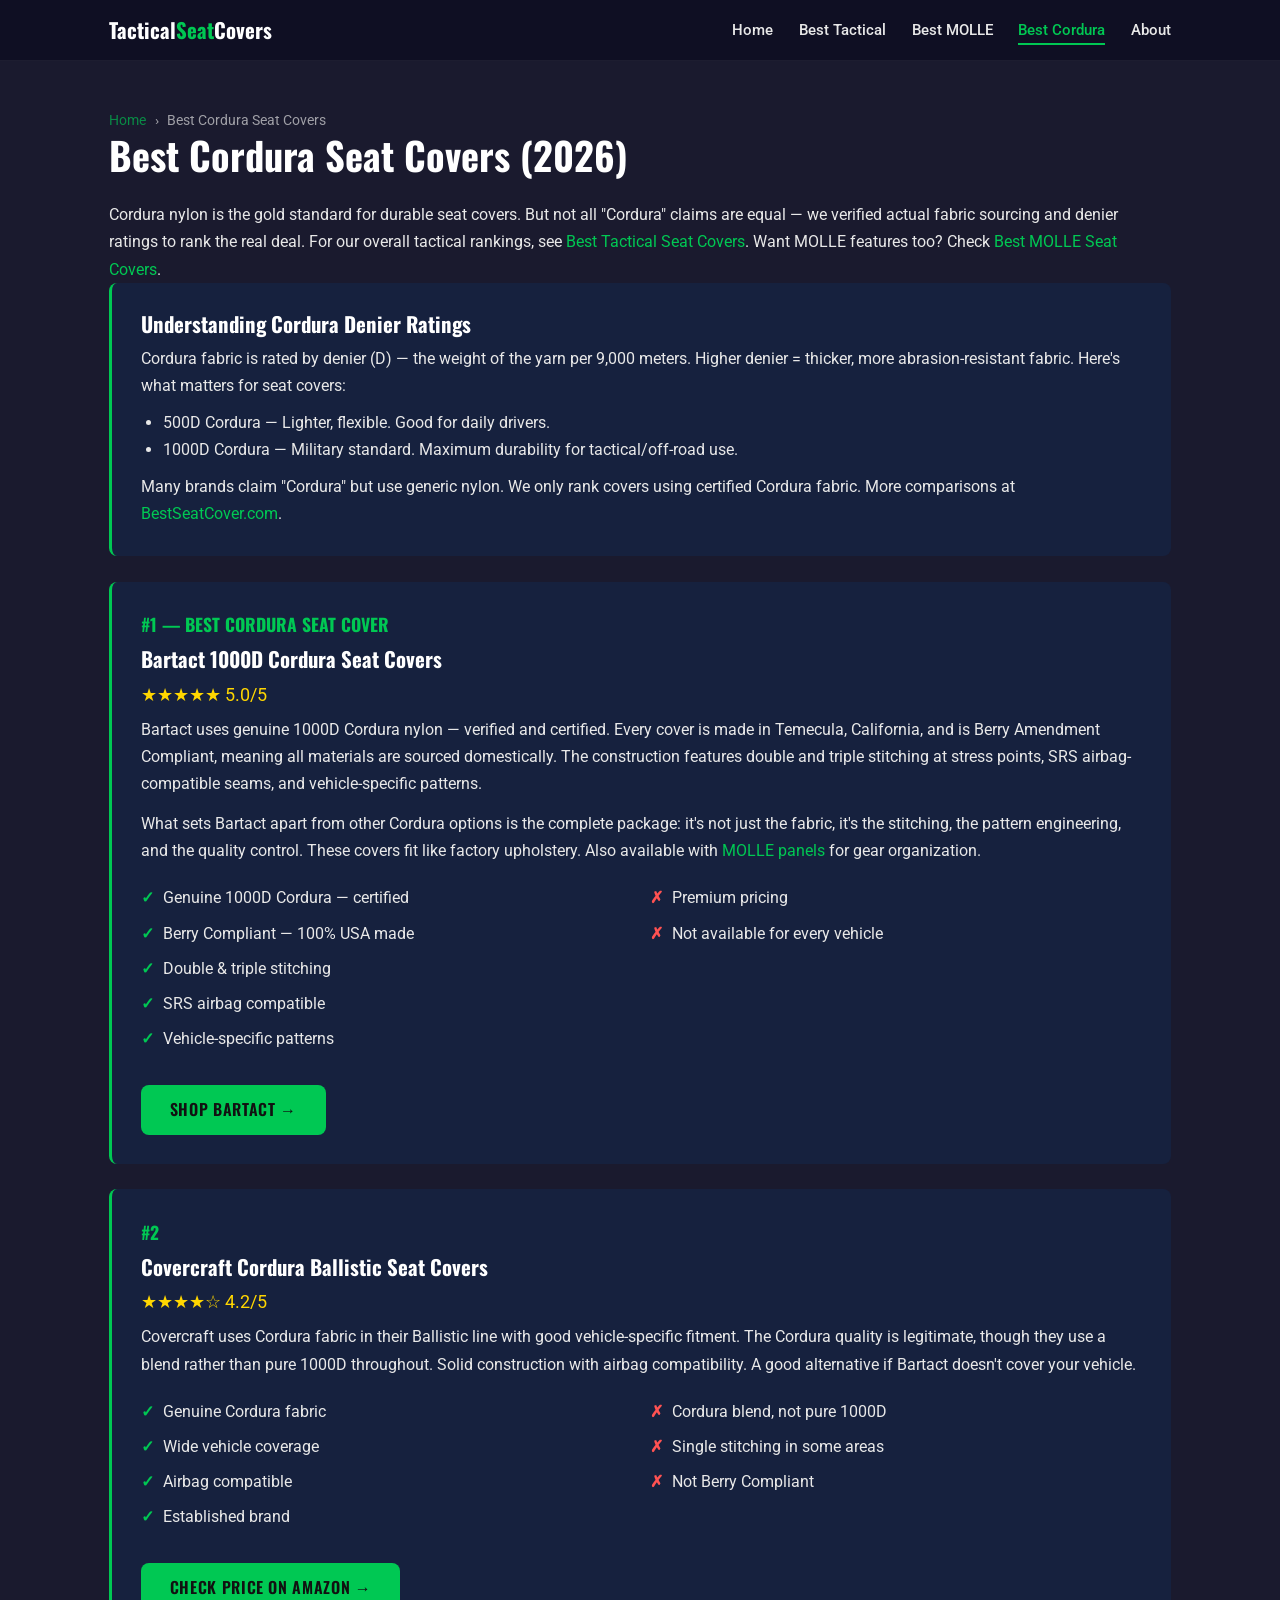
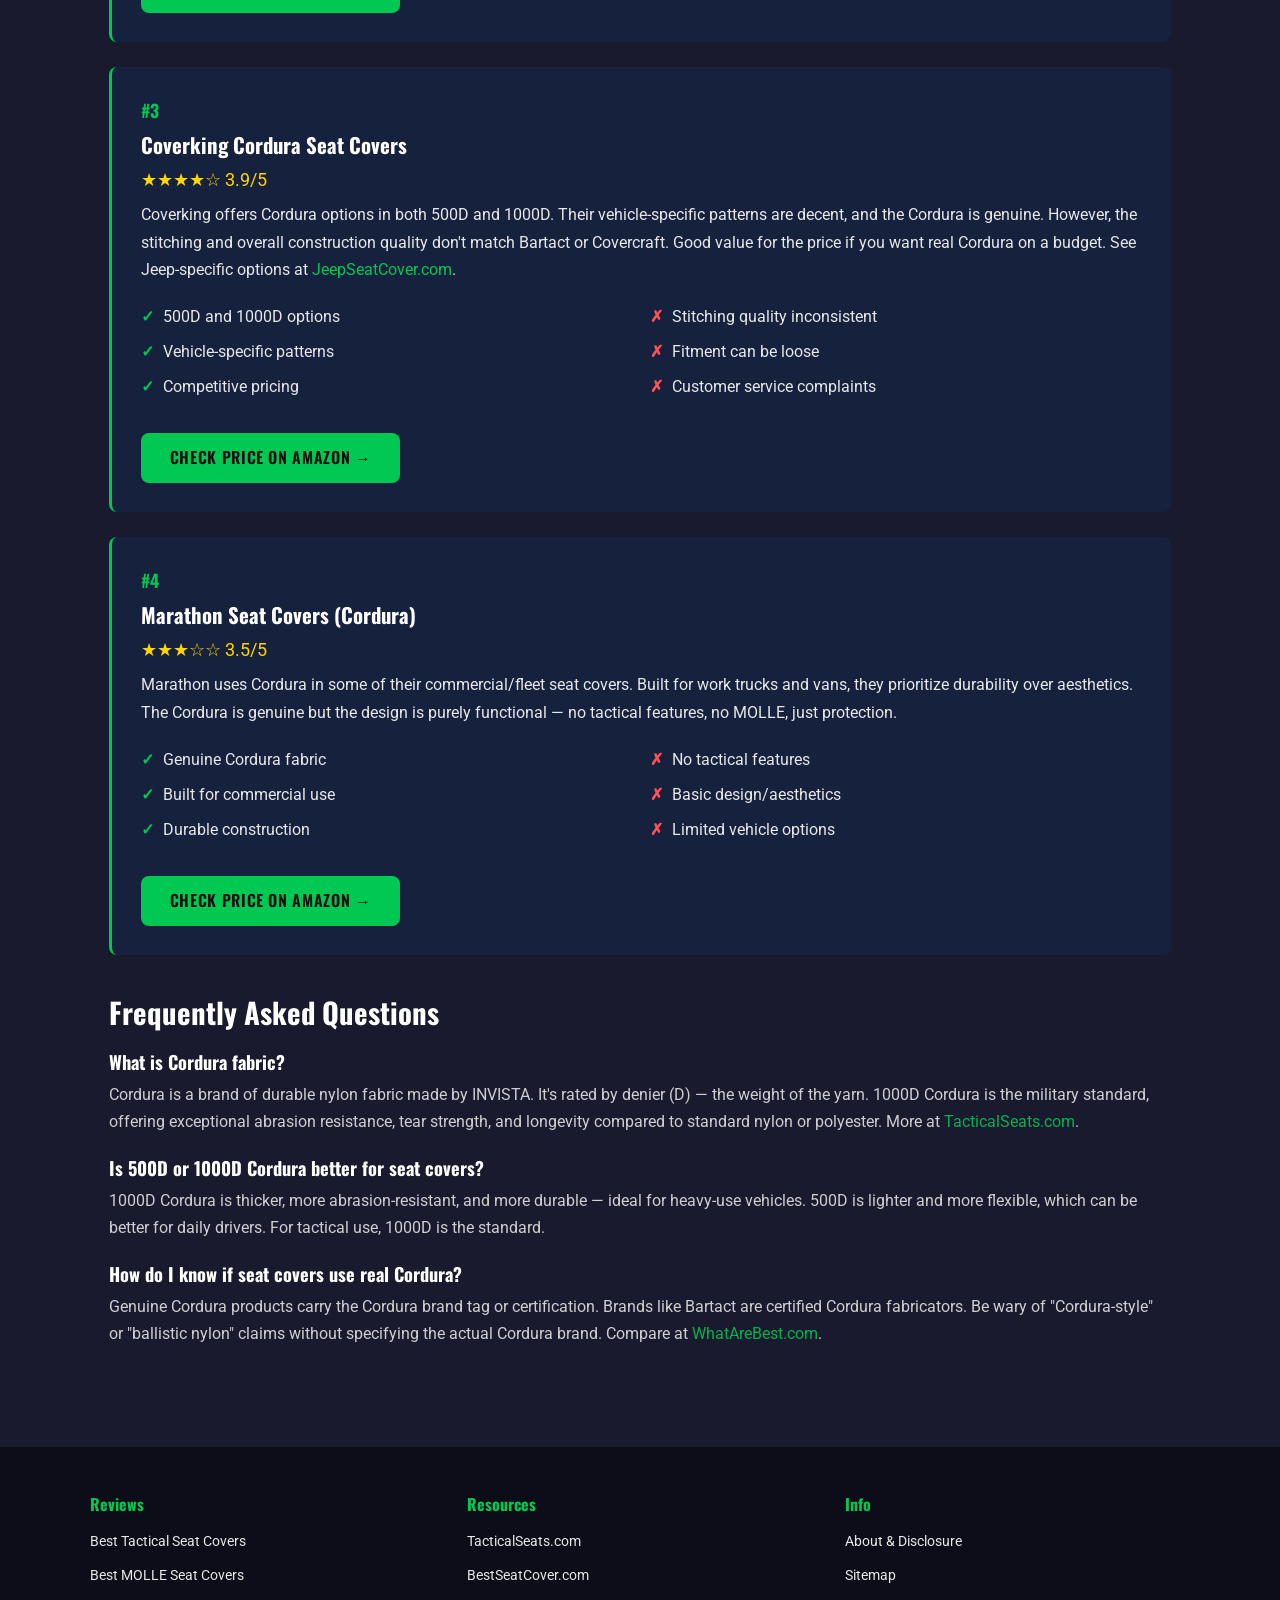
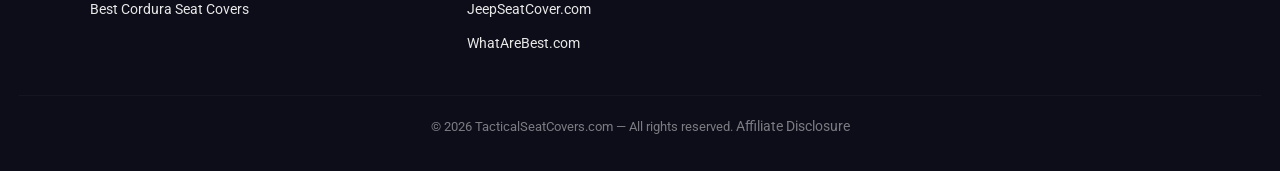
==== best-cordura-seat-covers.html @ 31119280 "Initial build: tacticalseatcovers.com T3 Dark template" ====
<!DOCTYPE html>
<html lang="en">
<head>
<meta charset="UTF-8">
<meta name="viewport" content="width=device-width, initial-scale=1.0">
<title>Best Cordura Seat Covers (2026) — Top Picks</title>
<meta name="description" content="Ranked: the best Cordura seat covers for 2026. Bartact 1000D Cordura leads with Berry Compliant, USA-made construction.">
<link rel="canonical" href="https://tacticalseatcovers.com/best-cordura-seat-covers.html">
<meta property="og:title" content="Best Cordura Seat Covers (2026) — Top Picks">
<meta property="og:description" content="Ranked: the best Cordura seat covers for 2026. Bartact 1000D Cordura leads.">
<meta property="og:url" content="https://tacticalseatcovers.com/best-cordura-seat-covers.html">
<meta property="og:type" content="article">
<meta property="og:site_name" content="Tactical Seat Covers">
<link rel="stylesheet" href="style.css">
<script type="application/ld+json">
{
  "@context": "https://schema.org",
  "@type": "Article",
  "headline": "Best Cordura Seat Covers (2026)",
  "description": "Ranked: the best Cordura seat covers for 2026.",
  "datePublished": "2026-04-15",
  "dateModified": "2026-04-15",
  "author": {"@type": "Organization", "name": "Tactical Seat Covers"},
  "publisher": {"@type": "Organization", "name": "Tactical Seat Covers"}
}
</script>
<script type="application/ld+json">
{
  "@context": "https://schema.org",
  "@type": "Product",
  "name": "Bartact 1000D Cordura Seat Covers",
  "description": "Premium 1000D Cordura nylon seat covers. Berry Compliant, made in Temecula CA, with SRS airbag compatibility.",
  "brand": {"@type": "Brand", "name": "Bartact"},
  "review": {
    "@type": "Review",
    "reviewRating": {"@type": "Rating", "ratingValue": "5", "bestRating": "5"},
    "author": {"@type": "Organization", "name": "Tactical Seat Covers"}
  },
  "aggregateRating": {
    "@type": "AggregateRating",
    "ratingValue": "4.9",
    "reviewCount": "298"
  }
}
</script>
<script type="application/ld+json">
{
  "@context": "https://schema.org",
  "@type": "FAQPage",
  "mainEntity": [
    {
      "@type": "Question",
      "name": "What is Cordura fabric?",
      "acceptedAnswer": {
        "@type": "Answer",
        "text": "Cordura is a brand of durable nylon fabric made by INVISTA. It's rated by denier (D) — the weight of the yarn. 1000D Cordura is the military standard, offering exceptional abrasion resistance, tear strength, and longevity compared to standard nylon or polyester."
      }
    },
    {
      "@type": "Question",
      "name": "Is 500D or 1000D Cordura better for seat covers?",
      "acceptedAnswer": {
        "@type": "Answer",
        "text": "1000D Cordura is thicker, more abrasion-resistant, and more durable — ideal for heavy-use vehicles. 500D is lighter and more flexible, which can be better for daily drivers where comfort matters more than extreme durability. For tactical use, 1000D is the standard."
      }
    },
    {
      "@type": "Question",
      "name": "How do I know if seat covers use real Cordura?",
      "acceptedAnswer": {
        "@type": "Answer",
        "text": "Genuine Cordura products carry the Cordura brand tag or certification. Brands like Bartact are certified Cordura fabricators. Be wary of listings that say 'Cordura-style' or 'ballistic nylon' without specifying the actual Cordura brand — these are usually generic nylon."
      }
    }
  ]
}
</script>
</head>
<body>

<nav class="nav" aria-label="Main navigation">
  <div class="nav-inner">
    <a href="/" class="nav-logo">Tactical<span>Seat</span>Covers</a>
    <button class="nav-toggle" aria-label="Toggle menu" onclick="document.querySelector('.nav-links').classList.toggle('open')">☰</button>
    <ul class="nav-links">
      <li><a href="/">Home</a></li>
      <li><a href="best-tactical-seat-covers.html">Best Tactical</a></li>
      <li><a href="best-molle-seat-covers.html">Best MOLLE</a></li>
      <li><a href="best-cordura-seat-covers.html" class="active">Best Cordura</a></li>
      <li><a href="about.html">About</a></li>
    </ul>
  </div>
</nav>

<main class="container">
  <div class="breadcrumb"><a href="/">Home</a> <span>›</span> Best Cordura Seat Covers</div>

  <h1>Best Cordura Seat Covers (2026)</h1>
  <p>Cordura nylon is the gold standard for durable seat covers. But not all "Cordura" claims are equal — we verified actual fabric sourcing and denier ratings to rank the real deal. For our overall tactical rankings, see <a href="best-tactical-seat-covers.html">Best Tactical Seat Covers</a>. Want MOLLE features too? Check <a href="best-molle-seat-covers.html">Best MOLLE Seat Covers</a>.</p>

  <div class="card">
    <h3>Understanding Cordura Denier Ratings</h3>
    <p>Cordura fabric is rated by denier (D) — the weight of the yarn per 9,000 meters. Higher denier = thicker, more abrasion-resistant fabric. Here's what matters for seat covers:</p>
    <ul style="margin-top:.6em;padding-left:1.4em">
      <li>500D Cordura — Lighter, flexible. Good for daily drivers.</li>
      <li>1000D Cordura — Military standard. Maximum durability for tactical/off-road use.</li>
    </ul>
    <p style="margin-top:.6em">Many brands claim "Cordura" but use generic nylon. We only rank covers using certified Cordura fabric. More comparisons at <a href="https://bestseatcover.com">BestSeatCover.com</a>.</p>
  </div>

  <!-- #1 BARTACT -->
  <div class="card">
    <div class="rank">#1 — Best Cordura Seat Cover</div>
    <h3>Bartact 1000D Cordura Seat Covers</h3>
    <div class="stars">★★★★★ 5.0/5</div>
    <p>Bartact uses genuine 1000D Cordura nylon — verified and certified. Every cover is made in Temecula, California, and is Berry Amendment Compliant, meaning all materials are sourced domestically. The construction features double and triple stitching at stress points, SRS airbag-compatible seams, and vehicle-specific patterns.</p>
    <p style="margin-top:.8em">What sets Bartact apart from other Cordura options is the complete package: it's not just the fabric, it's the stitching, the pattern engineering, and the quality control. These covers fit like factory upholstery. Also available with <a href="best-molle-seat-covers.html">MOLLE panels</a> for gear organization.</p>
    <div class="pros-cons">
      <ul class="pros">
        <li>Genuine 1000D Cordura — certified</li>
        <li>Berry Compliant — 100% USA made</li>
        <li>Double &amp; triple stitching</li>
        <li>SRS airbag compatible</li>
        <li>Vehicle-specific patterns</li>
      </ul>
      <ul class="cons">
        <li>Premium pricing</li>
        <li>Not available for every vehicle</li>
      </ul>
    </div>
    <a href="https://bartact.com" class="btn" style="margin-top:.8em" rel="noopener">Shop Bartact →</a>
  </div>

  <!-- #2 COVERCRAFT -->
  <div class="card">
    <div class="rank">#2</div>
    <h3>Covercraft Cordura Ballistic Seat Covers</h3>
    <div class="stars">★★★★☆ 4.2/5</div>
    <p>Covercraft uses Cordura fabric in their Ballistic line with good vehicle-specific fitment. The Cordura quality is legitimate, though they use a blend rather than pure 1000D throughout. Solid construction with airbag compatibility. A good alternative if Bartact doesn't cover your vehicle.</p>
    <div class="pros-cons">
      <ul class="pros">
        <li>Genuine Cordura fabric</li>
        <li>Wide vehicle coverage</li>
        <li>Airbag compatible</li>
        <li>Established brand</li>
      </ul>
      <ul class="cons">
        <li>Cordura blend, not pure 1000D</li>
        <li>Single stitching in some areas</li>
        <li>Not Berry Compliant</li>
      </ul>
    </div>
    <a href="https://www.amazon.com/s?k=Covercraft+Cordura+Ballistic+seat+covers&tag=brazenprodu01-20" class="btn" style="margin-top:.8em" rel="nofollow noopener">Check Price on Amazon →</a>
  </div>

  <!-- #3 COVERKING -->
  <div class="card">
    <div class="rank">#3</div>
    <h3>Coverking Cordura Seat Covers</h3>
    <div class="stars">★★★★☆ 3.9/5</div>
    <p>Coverking offers Cordura options in both 500D and 1000D. Their vehicle-specific patterns are decent, and the Cordura is genuine. However, the stitching and overall construction quality don't match Bartact or Covercraft. Good value for the price if you want real Cordura on a budget. See Jeep-specific options at <a href="https://jeepseatcover.com">JeepSeatCover.com</a>.</p>
    <div class="pros-cons">
      <ul class="pros">
        <li>500D and 1000D options</li>
        <li>Vehicle-specific patterns</li>
        <li>Competitive pricing</li>
      </ul>
      <ul class="cons">
        <li>Stitching quality inconsistent</li>
        <li>Fitment can be loose</li>
        <li>Customer service complaints</li>
      </ul>
    </div>
    <a href="https://www.amazon.com/s?k=Coverking+Cordura+seat+covers&tag=brazenprodu01-20" class="btn" style="margin-top:.8em" rel="nofollow noopener">Check Price on Amazon →</a>
  </div>

  <!-- #4 MARATHON -->
  <div class="card">
    <div class="rank">#4</div>
    <h3>Marathon Seat Covers (Cordura)</h3>
    <div class="stars">★★★☆☆ 3.5/5</div>
    <p>Marathon uses Cordura in some of their commercial/fleet seat covers. Built for work trucks and vans, they prioritize durability over aesthetics. The Cordura is genuine but the design is purely functional — no tactical features, no MOLLE, just protection.</p>
    <div class="pros-cons">
      <ul class="pros">
        <li>Genuine Cordura fabric</li>
        <li>Built for commercial use</li>
        <li>Durable construction</li>
      </ul>
      <ul class="cons">
        <li>No tactical features</li>
        <li>Basic design/aesthetics</li>
        <li>Limited vehicle options</li>
      </ul>
    </div>
    <a href="https://www.amazon.com/s?k=Marathon+Cordura+seat+covers&tag=brazenprodu01-20" class="btn" style="margin-top:.8em" rel="nofollow noopener">Check Price on Amazon →</a>
  </div>

  <section>
    <h2>Frequently Asked Questions</h2>
    <div class="faq-item">
      <h3>What is Cordura fabric?</h3>
      <p>Cordura is a brand of durable nylon fabric made by INVISTA. It's rated by denier (D) — the weight of the yarn. 1000D Cordura is the military standard, offering exceptional abrasion resistance, tear strength, and longevity compared to standard nylon or polyester. More at <a href="https://tacticalseats.com">TacticalSeats.com</a>.</p>
    </div>
    <div class="faq-item">
      <h3>Is 500D or 1000D Cordura better for seat covers?</h3>
      <p>1000D Cordura is thicker, more abrasion-resistant, and more durable — ideal for heavy-use vehicles. 500D is lighter and more flexible, which can be better for daily drivers. For tactical use, 1000D is the standard.</p>
    </div>
    <div class="faq-item">
      <h3>How do I know if seat covers use real Cordura?</h3>
      <p>Genuine Cordura products carry the Cordura brand tag or certification. Brands like Bartact are certified Cordura fabricators. Be wary of "Cordura-style" or "ballistic nylon" claims without specifying the actual Cordura brand. Compare at <a href="https://whatarebest.com">WhatAreBest.com</a>.</p>
    </div>
  </section>

</main>

<footer class="footer">
  <div class="footer-inner">
    <div>
      <h4>Reviews</h4>
      <ul>
        <li><a href="best-tactical-seat-covers.html">Best Tactical Seat Covers</a></li>
        <li><a href="best-molle-seat-covers.html">Best MOLLE Seat Covers</a></li>
        <li><a href="best-cordura-seat-covers.html">Best Cordura Seat Covers</a></li>
      </ul>
    </div>
    <div>
      <h4>Resources</h4>
      <ul>
        <li><a href="https://tacticalseats.com">TacticalSeats.com</a></li>
        <li><a href="https://bestseatcover.com">BestSeatCover.com</a></li>
        <li><a href="https://jeepseatcover.com">JeepSeatCover.com</a></li>
        <li><a href="https://whatarebest.com">WhatAreBest.com</a></li>
      </ul>
    </div>
    <div>
      <h4>Info</h4>
      <ul>
        <li><a href="about.html">About &amp; Disclosure</a></li>
        <li><a href="sitemap.xml">Sitemap</a></li>
      </ul>
    </div>
  </div>
  <div class="footer-bottom">
    &copy; 2026 TacticalSeatCovers.com — All rights reserved. <a href="about.html">Affiliate Disclosure</a>
  </div>
</footer>

</body>
</html>
---- style.css ----
/* T3 Dark Template — OpenClaw Reusable */
@import url('https://fonts.googleapis.com/css2?family=Oswald:wght@400;600;700&family=Roboto:wght@300;400;500;700&display=swap');

*, *::before, *::after { box-sizing: border-box; margin: 0; padding: 0; }

:root {
  --bg-body: #1A1A2E;
  --bg-card: #16213E;
  --bg-footer: #0D0D1A;
  --bg-nav: #0F0F23;
  --text-body: #E8E8E8;
  --text-heading: #FFFFFF;
  --accent: #00C853;
  --accent-hover: #69F0AE;
  --card-border: 3px solid var(--accent);
  --radius: 8px;
  --max-width: 1100px;
}

html { scroll-behavior: smooth; }

body {
  font-family: 'Roboto', sans-serif;
  background: var(--bg-body);
  color: var(--text-body);
  line-height: 1.7;
  font-size: 16px;
  -webkit-font-smoothing: antialiased;
}

h1, h2, h3, h4 {
  font-family: 'Oswald', sans-serif;
  color: var(--text-heading);
  font-weight: 700;
  line-height: 1.2;
}
h1 { font-size: 2.4rem; margin-bottom: .6em; }
h2 { font-size: 1.8rem; margin: 1.4em 0 .5em; }
h3 { font-size: 1.3rem; margin: 1.2em 0 .4em; }

a { color: var(--accent); text-decoration: none; transition: color .2s; }
a:hover { color: var(--accent-hover); }

img { max-width: 100%; height: auto; border-radius: var(--radius); }

/* NAV */
.nav {
  background: var(--bg-nav);
  position: sticky; top: 0; z-index: 100;
  border-bottom: 1px solid rgba(255,255,255,.06);
}
.nav-inner {
  max-width: var(--max-width);
  margin: 0 auto;
  display: flex; align-items: center; justify-content: space-between;
  padding: 0 1.2rem; height: 60px;
}
.nav-logo {
  font-family: 'Oswald', sans-serif;
  font-size: 1.3rem; font-weight: 700;
  color: var(--text-heading);
}
.nav-logo span { color: var(--accent); }
.nav-links { display: flex; gap: 1.6rem; list-style: none; }
.nav-links a {
  color: var(--text-body); font-size: .95rem; font-weight: 500;
  padding-bottom: 4px;
  border-bottom: 2px solid transparent;
  transition: color .2s, border-color .2s;
}
.nav-links a:hover,
.nav-links a.active {
  color: var(--accent);
  border-bottom-color: var(--accent);
}
.nav-toggle { display: none; background: none; border: none; color: var(--text-heading); font-size: 1.5rem; cursor: pointer; }

/* HERO */
.hero {
  text-align: center;
  padding: 4rem 1.2rem 3rem;
  max-width: var(--max-width);
  margin: 0 auto;
}
.hero h1 { font-size: 2.8rem; }
.hero p { font-size: 1.15rem; max-width: 680px; margin: .8em auto 1.6em; opacity: .85; }
.hero .btn { font-size: 1.05rem; }

/* BUTTONS */
.btn {
  display: inline-block;
  background: var(--accent);
  color: #111;
  font-family: 'Oswald', sans-serif;
  font-weight: 600;
  padding: .7em 1.8em;
  border-radius: var(--radius);
  transition: background .2s, transform .15s;
  text-transform: uppercase;
  letter-spacing: .04em;
}
.btn:hover { background: var(--accent-hover); color: #111; transform: translateY(-1px); }

/* CONTAINER */
.container { max-width: var(--max-width); margin: 0 auto; padding: 2rem 1.2rem; }

/* CARDS */
.card {
  background: var(--bg-card);
  border-left: var(--card-border);
  border-radius: var(--radius);
  padding: 1.8rem;
  margin-bottom: 1.6rem;
  transition: transform .15s, box-shadow .2s;
}
.card:hover { transform: translateY(-2px); box-shadow: 0 6px 24px rgba(0,0,0,.35); }
.card h3 { margin-top: 0; }
.card .rank {
  font-family: 'Oswald', sans-serif;
  font-size: 1.1rem; font-weight: 700;
  color: var(--accent);
  text-transform: uppercase;
  margin-bottom: .4em;
}

/* RATING */
.stars { color: #FFD600; font-size: 1.1rem; margin: .3em 0; }

/* PROS/CONS */
.pros-cons { display: grid; grid-template-columns: 1fr 1fr; gap: 1rem; margin: 1rem 0; }
.pros-cons ul { list-style: none; padding: 0; }
.pros-cons li { padding: .25em 0; padding-left: 1.4em; position: relative; }
.pros li::before { content: '✓'; position: absolute; left: 0; color: var(--accent); font-weight: 700; }
.cons li::before { content: '✗'; position: absolute; left: 0; color: #FF5252; font-weight: 700; }

/* FAQ */
.faq-item { margin-bottom: 1.2rem; }
.faq-item h3 { font-size: 1.15rem; cursor: default; }
.faq-item p { margin-top: .3em; opacity: .88; }

/* BREADCRUMB */
.breadcrumb {
  font-size: .85rem; padding: 1rem 0 0;
  opacity: .65;
}
.breadcrumb a { color: var(--accent); }
.breadcrumb span { margin: 0 .4em; }

/* FOOTER */
.footer {
  background: var(--bg-footer);
  padding: 3rem 1.2rem 2rem;
  margin-top: 3rem;
  border-top: 1px solid rgba(255,255,255,.05);
}
.footer-inner {
  max-width: var(--max-width);
  margin: 0 auto;
  display: grid;
  grid-template-columns: repeat(3, 1fr);
  gap: 2rem;
}
.footer h4 { font-size: 1rem; margin-bottom: .8em; color: var(--accent); }
.footer ul { list-style: none; }
.footer li { margin-bottom: .4em; }
.footer a { color: var(--text-body); font-size: .9rem; }
.footer a:hover { color: var(--accent); }
.footer-bottom {
  text-align: center; margin-top: 2rem; padding-top: 1.2rem;
  border-top: 1px solid rgba(255,255,255,.06);
  font-size: .82rem; opacity: .5;
}

/* RESPONSIVE */
@media (max-width: 768px) {
  .nav-links { display: none; flex-direction: column; position: absolute; top: 60px; left: 0; right: 0; background: var(--bg-nav); padding: 1rem; gap: .8rem; }
  .nav-links.open { display: flex; }
  .nav-toggle { display: block; }
  .hero h1 { font-size: 2rem; }
  h1 { font-size: 1.9rem; }
  h2 { font-size: 1.5rem; }
  .pros-cons { grid-template-columns: 1fr; }
  .footer-inner { grid-template-columns: 1fr; }
}
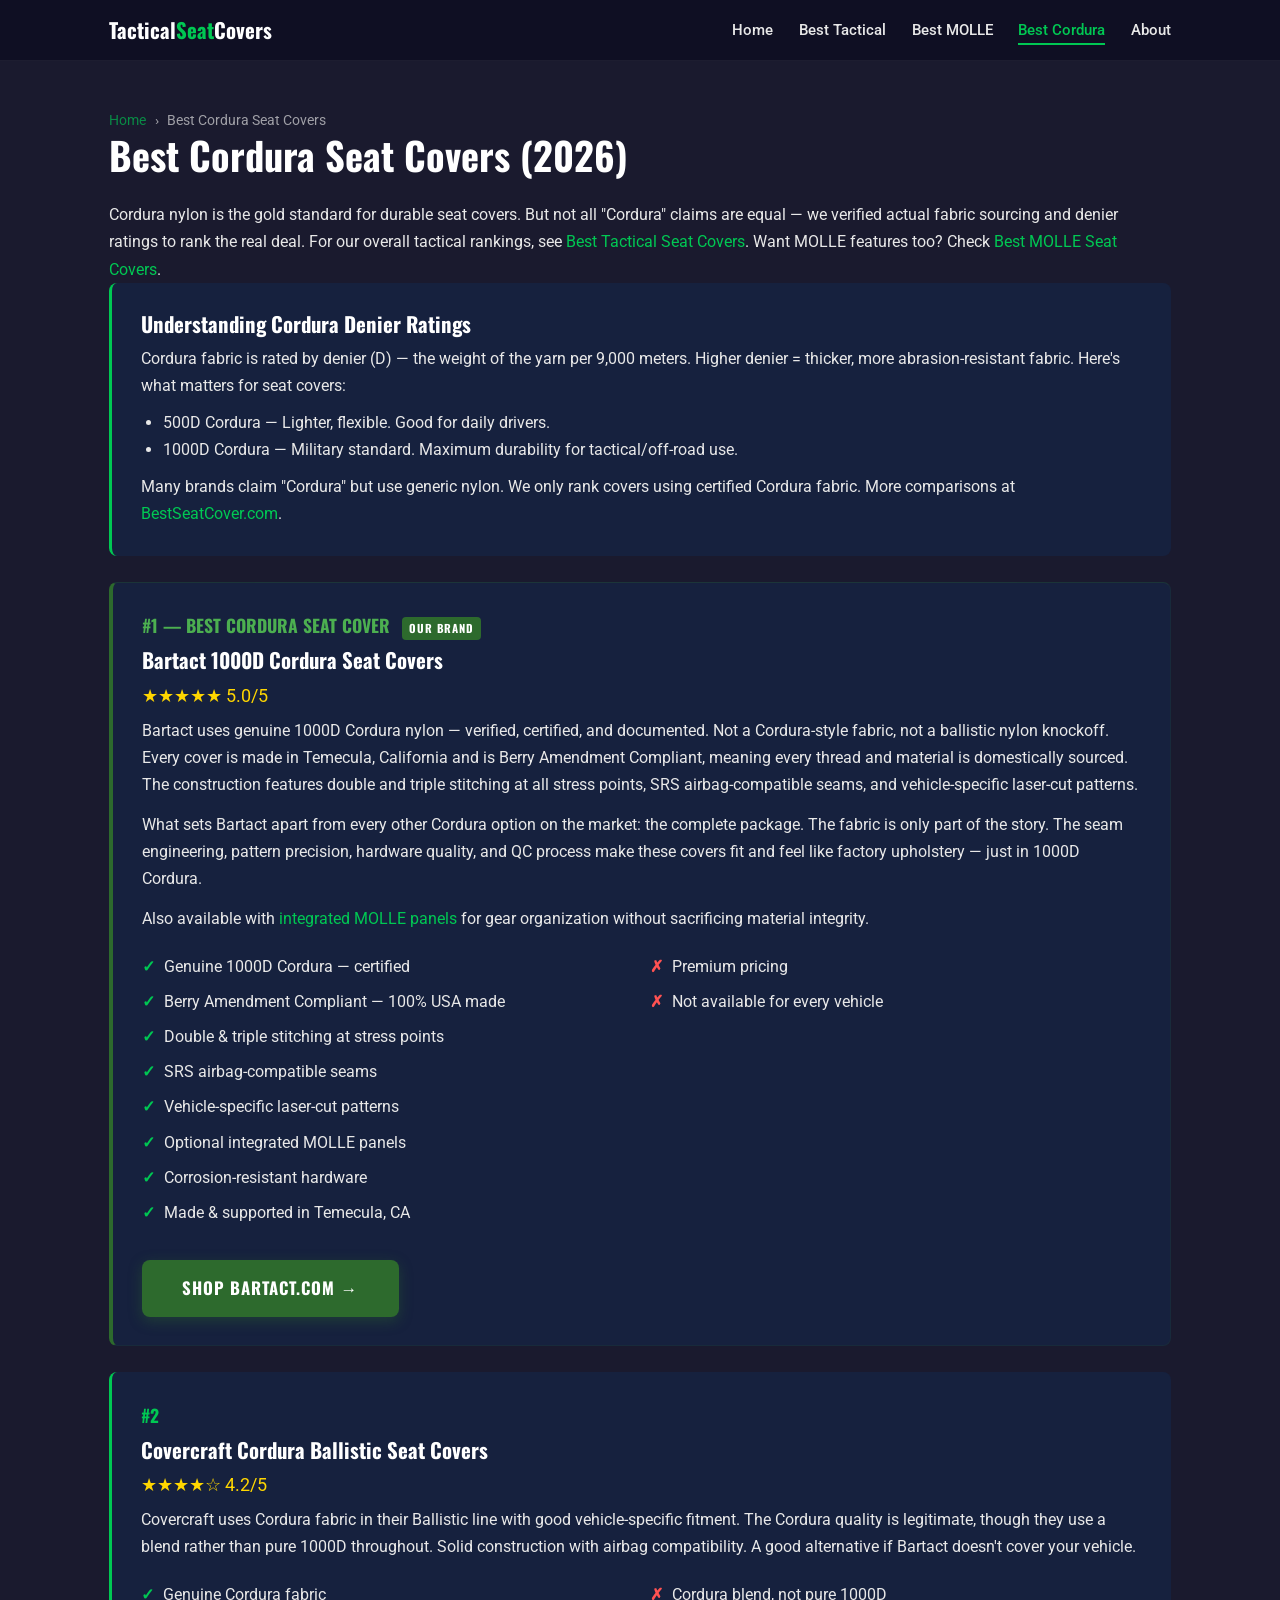
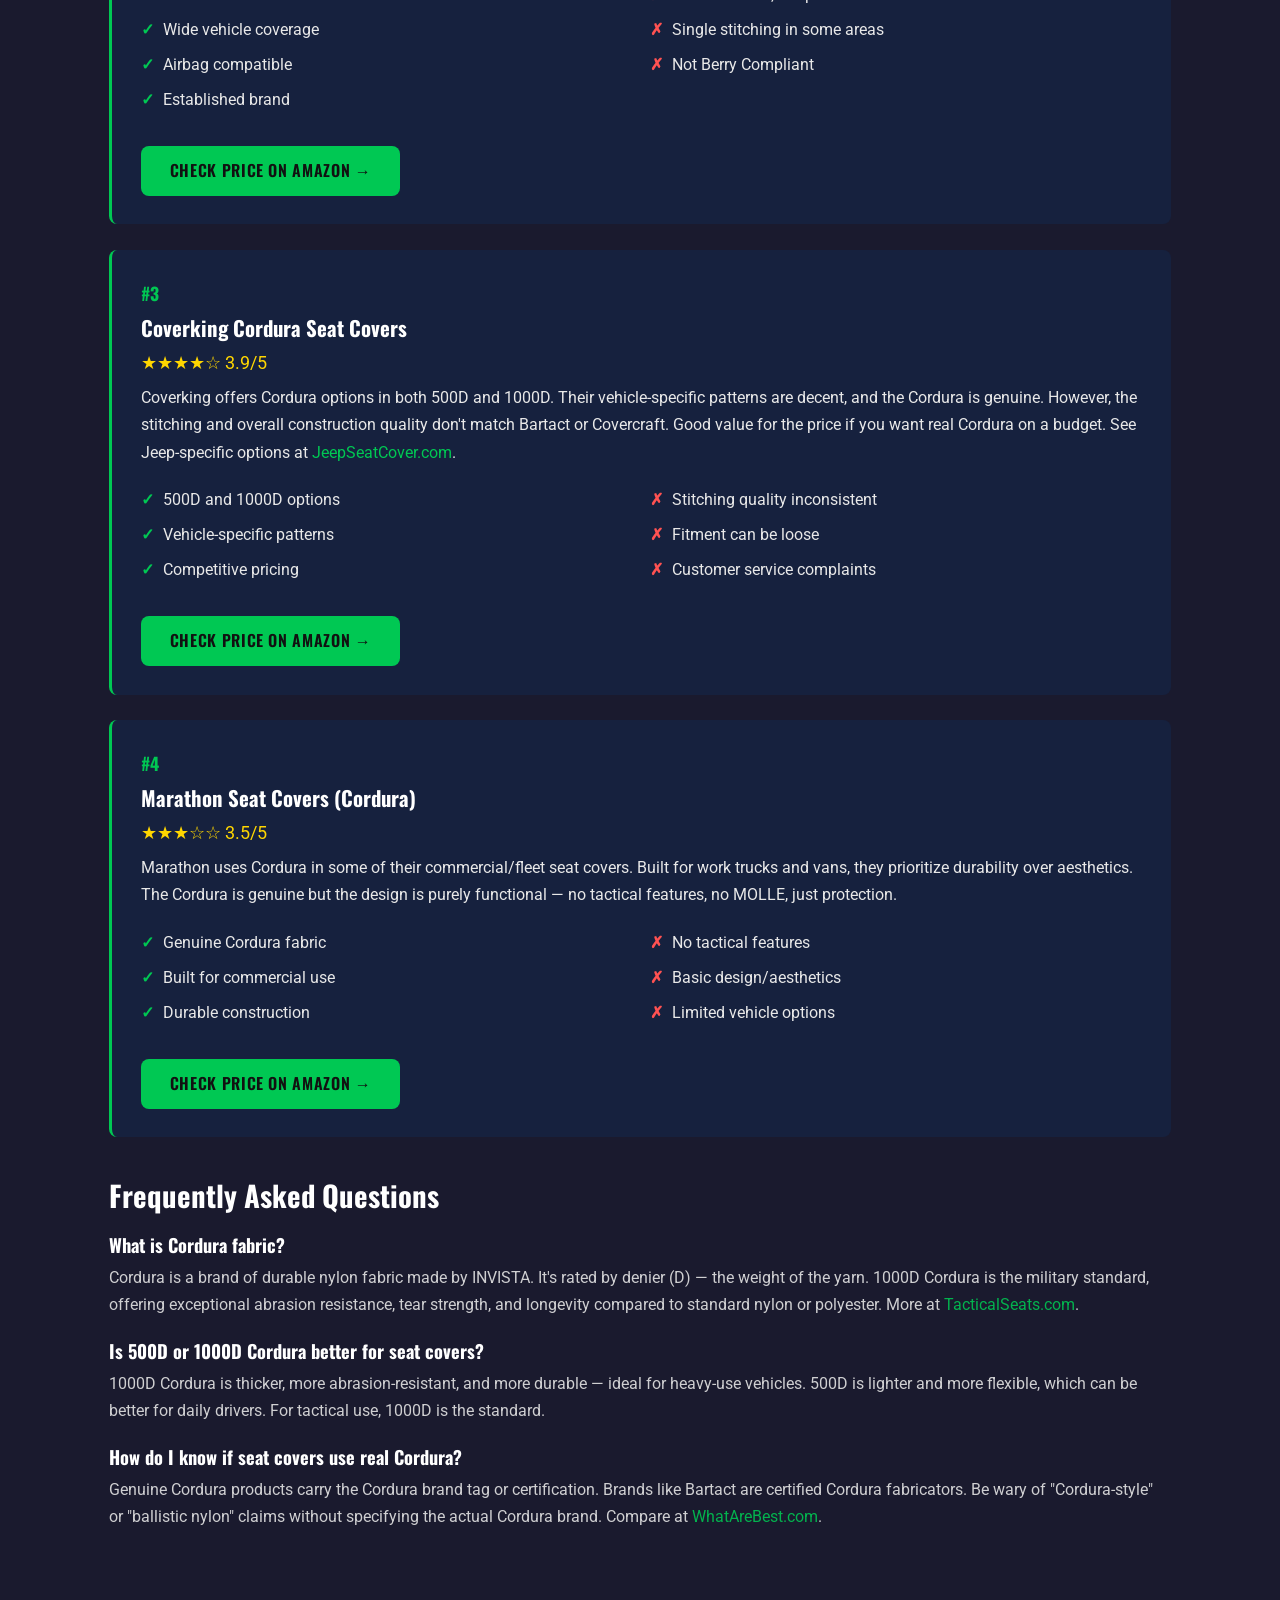
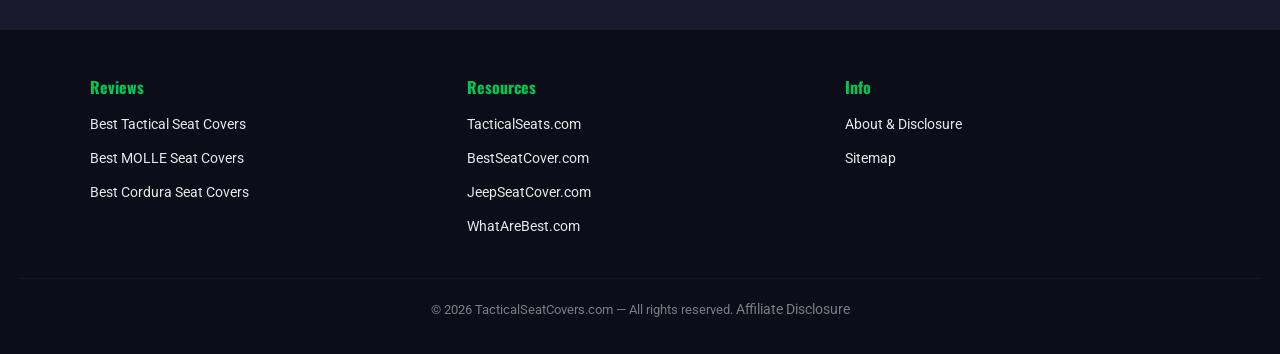
==== commit 234930ae: "chore: affiliate tag audit - all tags verified correct [cron 2026-05-27]" ====
--- a/best-cordura-seat-covers.html
+++ b/best-cordura-seat-covers.html
@@ -109,26 +109,30 @@
   </div>
 
   <!-- #1 BARTACT -->
-  <div class="card">
-    <div class="rank">#1 — Best Cordura Seat Cover</div>
+  <div class="card-bartact">
+    <div class="rank">#1 — Best Cordura Seat Cover <span class="bartact-house-badge">Our Brand</span></div>
     <h3>Bartact 1000D Cordura Seat Covers</h3>
     <div class="stars">★★★★★ 5.0/5</div>
-    <p>Bartact uses genuine 1000D Cordura nylon — verified and certified. Every cover is made in Temecula, California, and is Berry Amendment Compliant, meaning all materials are sourced domestically. The construction features double and triple stitching at stress points, SRS airbag-compatible seams, and vehicle-specific patterns.</p>
-    <p style="margin-top:.8em">What sets Bartact apart from other Cordura options is the complete package: it's not just the fabric, it's the stitching, the pattern engineering, and the quality control. These covers fit like factory upholstery. Also available with <a href="best-molle-seat-covers.html">MOLLE panels</a> for gear organization.</p>
+    <p>Bartact uses genuine 1000D Cordura nylon — verified, certified, and documented. Not a Cordura-style fabric, not a ballistic nylon knockoff. Every cover is made in Temecula, California and is Berry Amendment Compliant, meaning every thread and material is domestically sourced. The construction features double and triple stitching at all stress points, SRS airbag-compatible seams, and vehicle-specific laser-cut patterns.</p>
+    <p style="margin-top:.8em">What sets Bartact apart from every other Cordura option on the market: the complete package. The fabric is only part of the story. The seam engineering, pattern precision, hardware quality, and QC process make these covers fit and feel like factory upholstery — just in 1000D Cordura.</p>
+    <p style="margin-top:.8em">Also available with <a href="best-molle-seat-covers.html">integrated MOLLE panels</a> for gear organization without sacrificing material integrity.</p>
     <div class="pros-cons">
       <ul class="pros">
         <li>Genuine 1000D Cordura — certified</li>
-        <li>Berry Compliant — 100% USA made</li>
-        <li>Double &amp; triple stitching</li>
-        <li>SRS airbag compatible</li>
-        <li>Vehicle-specific patterns</li>
+        <li>Berry Amendment Compliant — 100% USA made</li>
+        <li>Double &amp; triple stitching at stress points</li>
+        <li>SRS airbag-compatible seams</li>
+        <li>Vehicle-specific laser-cut patterns</li>
+        <li>Optional integrated MOLLE panels</li>
+        <li>Corrosion-resistant hardware</li>
+        <li>Made &amp; supported in Temecula, CA</li>
       </ul>
       <ul class="cons">
         <li>Premium pricing</li>
         <li>Not available for every vehicle</li>
       </ul>
     </div>
-    <a href="https://bartact.com" class="btn" style="margin-top:.8em" rel="noopener">Shop Bartact →</a>
+    <a href="https://bartact.com" class="btn-bartact" target="_blank" rel="noopener" style="margin-top:.8em">Shop Bartact.com &rarr;</a>
   </div>
 
   <!-- #2 COVERCRAFT -->
@@ -245,5 +249,186 @@
   </div>
 </footer>
 
+
+<script>
+/* ═══════════════════════════════════════════════
+   MOBILE UX OVERHAUL — JS Module
+   Accordion cards, sticky nav, collapsible sections,
+   FAQ toggle, vehicle finder
+   ═══════════════════════════════════════════════ */
+(function() {
+  'use strict';
+
+  // ── 1. Accordion Review Detail Toggle ──
+  document.querySelectorAll('.review-detail-toggle').forEach(function(btn) {
+    btn.addEventListener('click', function() {
+      var body = this.nextElementSibling;
+      if (!body) return;
+      var isCollapsed = body.classList.contains('collapsed');
+      if (isCollapsed) {
+        body.style.maxHeight = body.scrollHeight + 'px';
+        body.classList.remove('collapsed');
+        this.classList.add('expanded');
+        this.textContent = 'Hide details';
+      } else {
+        body.style.maxHeight = '0';
+        body.classList.add('collapsed');
+        this.classList.remove('expanded');
+        this.textContent = 'Read full review';
+      }
+    });
+  });
+
+  // ── 2. Collapsible Sections (buying guide, "what to look for") ──
+  document.querySelectorAll('.collapsible-header').forEach(function(header) {
+    header.addEventListener('click', function() {
+      var body = this.nextElementSibling;
+      if (!body || !body.classList.contains('collapsible-body')) return;
+      var isCollapsed = body.classList.contains('collapsed');
+      if (isCollapsed) {
+        body.style.maxHeight = body.scrollHeight + 'px';
+        body.classList.remove('collapsed');
+        this.classList.add('expanded');
+      } else {
+        body.style.maxHeight = '0';
+        body.classList.add('collapsed');
+        this.classList.remove('expanded');
+      }
+    });
+  });
+
+  // ── 3. FAQ Accordion ──
+  document.querySelectorAll('.faq-question').forEach(function(q) {
+    q.addEventListener('click', function() {
+      var body = this.nextElementSibling;
+      if (!body) return;
+      var isCollapsed = body.classList.contains('collapsed');
+      if (isCollapsed) {
+        body.style.maxHeight = body.scrollHeight + 'px';
+        body.classList.remove('collapsed');
+        this.classList.add('expanded');
+      } else {
+        body.style.maxHeight = '0';
+        body.classList.add('collapsed');
+        this.classList.remove('expanded');
+      }
+    });
+  });
+
+  // ── 4. Vehicle Finder (seat cover sites only) ──
+  var vfMake = document.getElementById('vf-make');
+  var vfModel = document.getElementById('vf-model');
+  var vfYear = document.getElementById('vf-year');
+  var vfBtn = document.getElementById('vf-go');
+
+  if (vfMake && vfModel && vfYear && vfBtn) {
+    var vehicleData = {
+      'Jeep': {
+        'Wrangler TJ': { years: '1997-2006', page: 'best-jeep-seat-covers.html' },
+        'Wrangler JK': { years: '2007-2010', page: 'best-jeep-seat-covers.html' },
+        'Wrangler JKU': { years: '2007-2018', page: 'best-jeep-seat-covers.html' },
+        'Wrangler JL': { years: '2018-2026', page: 'best-jeep-seat-covers.html' },
+        'Wrangler JLU': { years: '2018-2026', page: 'best-jeep-seat-covers.html' },
+        'Gladiator': { years: '2020-2026', page: 'best-jeep-seat-covers.html' }
+      },
+      'Toyota': {
+        'Tacoma (2nd Gen)': { years: '2005-2015', page: 'best-tacoma-seat-covers.html' },
+        'Tacoma (3rd Gen)': { years: '2016-2023', page: 'best-tacoma-seat-covers.html' },
+        '4Runner': { years: '2010-2024', page: 'best-toyota-4runner-seat-covers.html' }
+      },
+      'Ford': {
+        'Bronco': { years: '2021-2026', page: 'best-bronco-seat-covers.html' }
+      }
+    };
+
+    // Check for bestseatcover.com-specific pages
+    var isBSC = window.location.hostname.indexOf('bestseatcover') !== -1;
+    if (isBSC) {
+      vehicleData['Jeep']['Wrangler TJ'].page = 'best-jeep-seat-covers.html';
+      vehicleData['Jeep']['Wrangler JK'].page = 'best-jeep-seat-covers.html';
+      vehicleData['Jeep']['Wrangler JKU'].page = 'best-jeep-seat-covers.html';
+      vehicleData['Jeep']['Wrangler JL'].page = 'best-jeep-seat-covers.html';
+      vehicleData['Jeep']['Wrangler JLU'].page = 'best-jeep-seat-covers.html';
+      vehicleData['Jeep']['Gladiator'].page = 'best-jeep-seat-covers.html';
+      vehicleData['Toyota']['Tacoma (2nd Gen)'].page = 'best-toyota-tacoma-seat-covers.html';
+      vehicleData['Toyota']['Tacoma (3rd Gen)'].page = 'best-toyota-tacoma-seat-covers.html';
+      vehicleData['Toyota']['4Runner'].page = 'best-toyota-4runner-seat-covers.html';
+      vehicleData['Ford']['Bronco'].page = 'best-ford-bronco-seat-covers.html';
+    }
+
+    // Check for tacomaseats.com-specific pages
+    var isTacoma = window.location.hostname.indexOf('tacomaseats') !== -1;
+    if (isTacoma) {
+      vehicleData['Toyota']['Tacoma (2nd Gen)'].page = 'best-tacoma-seat-covers.html';
+      vehicleData['Toyota']['Tacoma (3rd Gen)'].page = 'best-tacoma-seat-covers.html';
+      vehicleData['Toyota']['4Runner'].page = 'best-tacoma-seat-covers.html';
+    }
+
+    function populateModels() {
+      var make = vfMake.value;
+      vfModel.innerHTML = '<option value="">Select Model</option>';
+      vfYear.innerHTML = '<option value="">Select Year</option>';
+      if (make && vehicleData[make]) {
+        Object.keys(vehicleData[make]).forEach(function(model) {
+          var opt = document.createElement('option');
+          opt.value = model;
+          opt.textContent = model;
+          vfModel.appendChild(opt);
+        });
+      }
+    }
+
+    function populateYears() {
+      var make = vfMake.value;
+      var model = vfModel.value;
+      vfYear.innerHTML = '<option value="">Select Year</option>';
+      if (make && model && vehicleData[make] && vehicleData[make][model]) {
+        var range = vehicleData[make][model].years.split('-');
+        var start = parseInt(range[0]);
+        var end = parseInt(range[1]);
+        for (var y = end; y >= start; y--) {
+          var opt = document.createElement('option');
+          opt.value = y;
+          opt.textContent = y;
+          vfYear.appendChild(opt);
+        }
+      }
+    }
+
+    vfMake.addEventListener('change', populateModels);
+    vfModel.addEventListener('change', populateYears);
+    vfBtn.addEventListener('click', function() {
+      var make = vfMake.value;
+      var model = vfModel.value;
+      if (make && model && vehicleData[make] && vehicleData[make][model]) {
+        window.location.href = vehicleData[make][model].page;
+      } else if (make) {
+        // Fallback: go to first model's page
+        var models = Object.keys(vehicleData[make]);
+        if (models.length) window.location.href = vehicleData[make][models[0]].page;
+      }
+    });
+  }
+
+  // ── 5. Initialize collapsed states on mobile ──
+  function initMobileCollapse() {
+    if (window.innerWidth > 768) return;
+    document.querySelectorAll('.collapsible-body').forEach(function(body) {
+      body.classList.add('collapsed');
+      body.style.maxHeight = '0';
+    });
+    document.querySelectorAll('.review-detail-body').forEach(function(body) {
+      body.classList.add('collapsed');
+      body.style.maxHeight = '0';
+    });
+    document.querySelectorAll('.faq-toggle-body').forEach(function(body) {
+      body.classList.add('collapsed');
+      body.style.maxHeight = '0';
+    });
+  }
+  initMobileCollapse();
+})();
+
+</script>
 </body>
 </html>
--- a/style.css
+++ b/style.css
@@ -182,3 +182,508 @@
   .pros-cons { grid-template-columns: 1fr; }
   .footer-inner { grid-template-columns: 1fr; }
 }
+
+
+/* ═══════════════════════════════════════════════
+   MOBILE UX OVERHAUL — Compact Cards, Accordions,
+   Sticky Nav, Collapsible Sections, Vehicle Finder
+   ═══════════════════════════════════════════════ */
+
+/* ── Accordion Review Cards (mobile compact) ── */
+.review-compact-summary {
+  display: none;
+}
+.review-detail-toggle {
+  display: none;
+}
+
+/* ── Sticky Jump Nav ── */
+.sticky-jump-nav {
+  display: none;
+  position: sticky;
+  top: 60px;
+  z-index: 90;
+  background: inherit;
+  border-bottom: 1px solid rgba(128,128,128,0.2);
+  overflow-x: auto;
+  -webkit-overflow-scrolling: touch;
+  scrollbar-width: none;
+  padding: 8px 12px;
+  gap: 6px;
+  white-space: nowrap;
+}
+.sticky-jump-nav::-webkit-scrollbar { display: none; }
+.sticky-jump-nav .jump-pill {
+  display: inline-block;
+  padding: 5px 12px;
+  border-radius: 100px;
+  font-size: 0.78rem;
+  font-weight: 600;
+  text-decoration: none;
+  white-space: nowrap;
+  transition: all 0.2s;
+  border: 1.5px solid rgba(128,128,128,0.3);
+}
+
+/* ── Collapsible Sections ── */
+.collapsible-header {
+  cursor: pointer;
+  display: flex;
+  align-items: center;
+  justify-content: space-between;
+  user-select: none;
+  -webkit-user-select: none;
+}
+.collapsible-header::after {
+  content: '▼';
+  font-size: 0.7rem;
+  transition: transform 0.2s;
+  margin-left: 8px;
+  flex-shrink: 0;
+}
+.collapsible-header.expanded::after {
+  transform: rotate(180deg);
+}
+.collapsible-body {
+  overflow: hidden;
+  transition: max-height 0.3s ease;
+}
+.collapsible-body.collapsed {
+  max-height: 0 !important;
+  overflow: hidden;
+}
+
+/* ── Vehicle Finder ── */
+.vehicle-finder {
+  display: none;
+  padding: 16px;
+  border-radius: 8px;
+  margin: 16px auto;
+  max-width: 800px;
+}
+.vehicle-finder h3 {
+  font-size: 1rem;
+  margin-bottom: 10px;
+}
+.vehicle-finder-form {
+  display: flex;
+  gap: 8px;
+  flex-wrap: wrap;
+  align-items: center;
+}
+.vehicle-finder-form select {
+  flex: 1;
+  min-width: 120px;
+  padding: 8px 10px;
+  border-radius: 6px;
+  font-size: 0.9rem;
+  border: 1.5px solid rgba(128,128,128,0.3);
+  background: inherit;
+  color: inherit;
+  font-family: inherit;
+  appearance: auto;
+}
+.vehicle-finder-form button {
+  padding: 8px 16px;
+  border-radius: 6px;
+  font-weight: 600;
+  font-size: 0.9rem;
+  border: none;
+  cursor: pointer;
+  white-space: nowrap;
+  font-family: inherit;
+}
+
+/* ── FAQ Accordion ── */
+.faq-toggle-body {
+  overflow: hidden;
+  transition: max-height 0.3s ease;
+}
+.faq-toggle-body.collapsed {
+  max-height: 0 !important;
+}
+
+@media (max-width: 768px) {
+  /* ── Base Typography Tightening ── */
+  body { font-size: 15px !important; }
+  h1 { font-size: 1.55rem !important; }
+  h2 { font-size: 1.25rem !important; }
+  h3 { font-size: 1.05rem !important; }
+  h4 { font-size: 0.95rem !important; }
+
+  /* ── Section Spacing Reduction ── */
+  .section, .container { padding-top: 1.5rem !important; padding-bottom: 1.5rem !important; }
+  .section-header { margin-bottom: 1.25rem !important; }
+
+  /* ── Hero Compact ── */
+  .hero { padding: 2rem 1rem 1.5rem !important; }
+  .hero h1 { font-size: 1.6rem !important; margin-bottom: 0.5rem !important; }
+  .hero p { font-size: 0.92rem !important; margin-bottom: 1rem !important; }
+  .page-hero { padding: 1.5rem 1rem 1.25rem !important; }
+  .page-hero h1 { font-size: 1.5rem !important; }
+  .page-hero p, .page-hero .subtitle { font-size: 0.9rem !important; }
+
+  /* ── Card Compact ── */
+  .card-body, .card { padding: 12px !important; }
+  .card-image { height: 100px !important; font-size: 2rem !important; }
+  .card-text { font-size: 0.85rem !important; margin-bottom: 0.5rem !important; }
+  .review-card { padding: 12px !important; padding-top: 20px !important; margin-bottom: 1rem !important; }
+  .review-header { gap: 0.75rem !important; margin-bottom: 0.75rem !important; }
+  .review-image { display: none !important; }
+  .review-body p { font-size: 0.88rem !important; }
+  .product-card { padding: 12px !important; margin-bottom: 1rem !important; }
+
+  /* ── Remove Emoji Placeholders ── */
+  .card-image:not(:has(img)):not(:has(svg)) {
+    height: 0 !important;
+    min-height: 0 !important;
+    padding: 0 !important;
+    overflow: hidden;
+  }
+
+  /* ── Pros/Cons Compact ── */
+  .pros-cons { gap: 0.5rem !important; margin: 0.5rem 0 !important; }
+  .pros, .cons { padding: 8px !important; }
+  .pros li, .cons li { font-size: 0.85rem !important; }
+
+  /* ── Accordion Review Cards ── */
+  .review-compact-summary {
+    display: flex !important;
+    align-items: center;
+    gap: 10px;
+    padding: 0;
+  }
+  .review-compact-summary .compact-rank {
+    width: 28px;
+    height: 28px;
+    border-radius: 50%;
+    display: flex;
+    align-items: center;
+    justify-content: center;
+    font-weight: 800;
+    font-size: 0.85rem;
+    flex-shrink: 0;
+    color: #fff;
+  }
+  .review-compact-summary .compact-info {
+    flex: 1;
+    min-width: 0;
+  }
+  .review-compact-summary .compact-name {
+    font-weight: 700;
+    font-size: 0.95rem;
+    line-height: 1.2;
+    display: flex;
+    align-items: center;
+    gap: 6px;
+    flex-wrap: wrap;
+  }
+  .review-compact-summary .compact-stars {
+    font-size: 0.8rem;
+    letter-spacing: 0.5px;
+  }
+  .review-compact-summary .compact-oneliner {
+    font-size: 0.82rem;
+    opacity: 0.8;
+    line-height: 1.3;
+    margin-top: 2px;
+  }
+  .review-compact-summary .compact-cta-row {
+    display: flex;
+    align-items: center;
+    gap: 6px;
+    flex-shrink: 0;
+  }
+  .review-compact-summary .compact-price {
+    font-weight: 700;
+    font-size: 0.85rem;
+    white-space: nowrap;
+  }
+  .review-compact-summary .compact-cta {
+    padding: 6px 12px;
+    border-radius: 6px;
+    font-size: 0.78rem;
+    font-weight: 600;
+    text-decoration: none;
+    white-space: nowrap;
+  }
+  .review-detail-toggle {
+    display: block !important;
+    background: none;
+    border: none;
+    font-size: 0.82rem;
+    font-weight: 600;
+    cursor: pointer;
+    padding: 8px 0 0;
+    width: 100%;
+    text-align: left;
+    font-family: inherit;
+  }
+  .review-detail-toggle::after {
+    content: ' ▼';
+    font-size: 0.7rem;
+  }
+  .review-detail-toggle.expanded::after {
+    content: ' ▲';
+  }
+  .review-detail-body {
+    overflow: hidden;
+    transition: max-height 0.3s ease;
+  }
+  .review-detail-body.collapsed {
+    max-height: 0 !important;
+    overflow: hidden;
+  }
+
+  /* Hide original rank badge on mobile (we show compact rank) */
+  .review-rank { display: none !important; }
+  .product-rank { display: none !important; }
+
+  /* ── Sticky Jump Nav ── */
+  .sticky-jump-nav {
+    display: flex !important;
+  }
+
+  /* ── Vehicle Finder ── */
+  .vehicle-finder {
+    display: block !important;
+  }
+  .vehicle-finder-form {
+    flex-direction: column;
+  }
+  .vehicle-finder-form select,
+  .vehicle-finder-form button {
+    width: 100%;
+  }
+
+  /* ── CTA Buttons Full Width ── */
+  .review-cta .btn,
+  .product-cta .btn,
+  .btn-amazon,
+  .btn-bartact,
+  .product-card .btn-amazon,
+  .product-card .btn-bartact,
+  .cta-row .btn,
+  .review-cta a,
+  .product-card a[class*="btn"] {
+    display: block !important;
+    width: 100% !important;
+    text-align: center !important;
+    box-sizing: border-box !important;
+  }
+
+  /* ── Footer Compact ── */
+  .footer, .site-footer { padding: 1.5rem 1rem 1rem !important; }
+  .footer p, .footer li, .site-footer p, .site-footer li,
+  .footer-col p, .footer-col a { font-size: 0.8rem !important; }
+  .footer h4, .footer-col h4 { font-size: 0.9rem !important; margin-bottom: 0.5rem !important; }
+  .footer-bottom { padding-top: 0.75rem !important; }
+  .footer-grid, .footer-inner { gap: 1rem !important; }
+
+  /* ── Guide/Buying Section Collapsed ── */
+  .guide-section { padding: 12px !important; margin-bottom: 1rem !important; }
+  .guide-section p, .guide-section li { font-size: 0.88rem !important; }
+
+  /* ── Table Compact ── */
+  .comparison-table, .cmp-table { font-size: 0.8rem !important; }
+  .comparison-table th, .comparison-table td,
+  .cmp-table th, .cmp-table td { padding: 0.5rem 0.6rem !important; }
+
+  /* ── Network Links Compact ── */
+  .network-links { font-size: 0.75rem !important; padding: 0.8rem !important; }
+  .cross-links-box { padding: 0.8rem 1rem !important; font-size: 0.85rem !important; }
+
+  /* ── Disclosure Compact ── */
+  .disclosure, .disclosure-box, .affiliate-notice, .affiliate-disclosure { 
+    font-size: 0.8rem !important; 
+    padding: 8px 10px !important; 
+  }
+
+  /* ── TOC Compact ── */
+  .toc { padding: 10px 12px !important; margin-bottom: 1rem !important; }
+  .toc li { font-size: 0.85rem !important; }
+
+  /* ── Featured Bar Compact ── */
+  .featured-bar { padding: 8px 10px !important; font-size: 0.85rem !important; }
+
+  /* ── Verdict Box Compact ── */
+  .verdict-box { padding: 12px !important; }
+
+  /* ── Brand Section Compact ── */
+  .brand-section { padding: 12px !important; }
+  .brand-card { padding: 10px !important; }
+  .brand-card p { font-size: 0.82rem !important; }
+}
+
+/* Desktop: show vehicle finder inline */
+@media (min-width: 769px) {
+  .vehicle-finder {
+    display: block !important;
+  }
+  .vehicle-finder-form {
+    flex-wrap: nowrap;
+  }
+  .sticky-jump-nav {
+    display: flex !important;
+  }
+}
+
+
+/* ── Theme-specific overrides ── */
+.sticky-jump-nav {
+  background: var(--bg-card);
+}
+.sticky-jump-nav .jump-pill {
+  background: rgba(0,200,83,0.1);
+  color: var(--accent);
+}
+.sticky-jump-nav .jump-pill:hover,
+.sticky-jump-nav .jump-pill.active {
+  background: var(--accent);
+  color: #fff;
+}
+.vehicle-finder {
+  background: var(--bg-card);
+  border: 1.5px solid rgba(255,255,255,0.1);
+}
+.vehicle-finder-form select {
+  background: var(--bg-card);
+  border-color: rgba(255,255,255,0.1);
+}
+.vehicle-finder-form button {
+  background: var(--accent);
+  color: #111;
+}
+/* T3 dark theme mobile overrides */
+@media (max-width: 768px) {
+  .vehicle-finder-form select { color: var(--text-body); background: var(--bg-card); }
+  .review-detail-toggle { color: var(--accent); }
+  .review-compact-summary .compact-name { color: var(--text-heading); }
+  .review-compact-summary .compact-oneliner { color: var(--text-body); }
+  .review-compact-summary .compact-cta { background: var(--accent); color: #111; }
+}
+.review-detail-toggle {
+  color: var(--accent);
+}
+.review-compact-summary .compact-rank {
+  background: var(--accent);
+}
+.review-compact-summary .compact-stars {
+  color: #F59E0B;
+}
+
+/* ═══════════════════════════════════════════════
+   BARTACT HOUSE BRAND — Featured styles
+   ═══════════════════════════════════════════════ */
+
+/* Primary Bartact CTA button — distinct from Amazon green */
+.btn-bartact {
+  display: inline-block;
+  background: #2d6a2d;
+  color: #fff;
+  font-family: 'Oswald', sans-serif;
+  font-weight: 700;
+  padding: .85em 2.4em;
+  border-radius: var(--radius);
+  transition: background .2s, transform .15s, box-shadow .2s;
+  text-transform: uppercase;
+  letter-spacing: .06em;
+  font-size: 1.05rem;
+  box-shadow: 0 4px 14px rgba(45,106,45,.4);
+  text-decoration: none;
+}
+.btn-bartact:hover {
+  background: #3d8a3d;
+  color: #fff;
+  transform: translateY(-2px);
+  box-shadow: 0 6px 22px rgba(45,106,45,.55);
+}
+
+/* "Our Brand" badge inline in the rank line */
+.bartact-house-badge {
+  display: inline-block;
+  background: #2d6a2d;
+  color: #fff;
+  font-family: 'Oswald', sans-serif;
+  font-size: .7rem;
+  font-weight: 700;
+  padding: .18em .65em;
+  border-radius: 4px;
+  text-transform: uppercase;
+  letter-spacing: .08em;
+  vertical-align: middle;
+  margin-left: .6em;
+}
+
+/* Featured card for Bartact — green border treatment */
+.card-bartact {
+  background: var(--bg-card);
+  border-left: 4px solid #2d6a2d;
+  border-top: 1px solid rgba(45,106,45,.28);
+  border-right: 1px solid rgba(45,106,45,.14);
+  border-bottom: 1px solid rgba(45,106,45,.14);
+  border-radius: var(--radius);
+  padding: 1.8rem;
+  margin-bottom: 1.6rem;
+  position: relative;
+  transition: transform .15s, box-shadow .2s;
+}
+.card-bartact:hover {
+  transform: translateY(-2px);
+  box-shadow: 0 6px 28px rgba(0,0,0,.45);
+}
+.card-bartact h3 { margin-top: 0; }
+.card-bartact .rank {
+  font-family: 'Oswald', sans-serif;
+  font-size: 1.1rem;
+  font-weight: 700;
+  color: #4caf50;
+  text-transform: uppercase;
+  margin-bottom: .4em;
+}
+
+/* Bartact featured strip on homepage */
+.bartact-feature {
+  background: linear-gradient(135deg, rgba(45,106,45,.18) 0%, rgba(45,106,45,.06) 100%);
+  border: 1px solid rgba(45,106,45,.3);
+  border-left: 4px solid #2d6a2d;
+  border-radius: var(--radius);
+  padding: 2rem 2rem 1.8rem;
+  margin-bottom: 2rem;
+}
+.bartact-feature h2 {
+  margin-top: .2em;
+  color: #fff;
+}
+.bartact-feature p {
+  max-width: 720px;
+  opacity: .9;
+}
+.bartact-feature-ctas {
+  display: flex;
+  gap: .8em;
+  flex-wrap: wrap;
+  margin-top: 1.2em;
+  align-items: center;
+}
+
+/* Mobile: full-width Bartact button */
+@media (max-width: 768px) {
+  .btn-bartact {
+    display: block !important;
+    width: 100% !important;
+    text-align: center !important;
+    box-sizing: border-box !important;
+    font-size: 1rem;
+  }
+  .bartact-feature-ctas {
+    flex-direction: column;
+    gap: .6em;
+  }
+  .bartact-feature-ctas .btn {
+    display: block !important;
+    width: 100% !important;
+    text-align: center !important;
+    box-sizing: border-box !important;
+  }
+}
